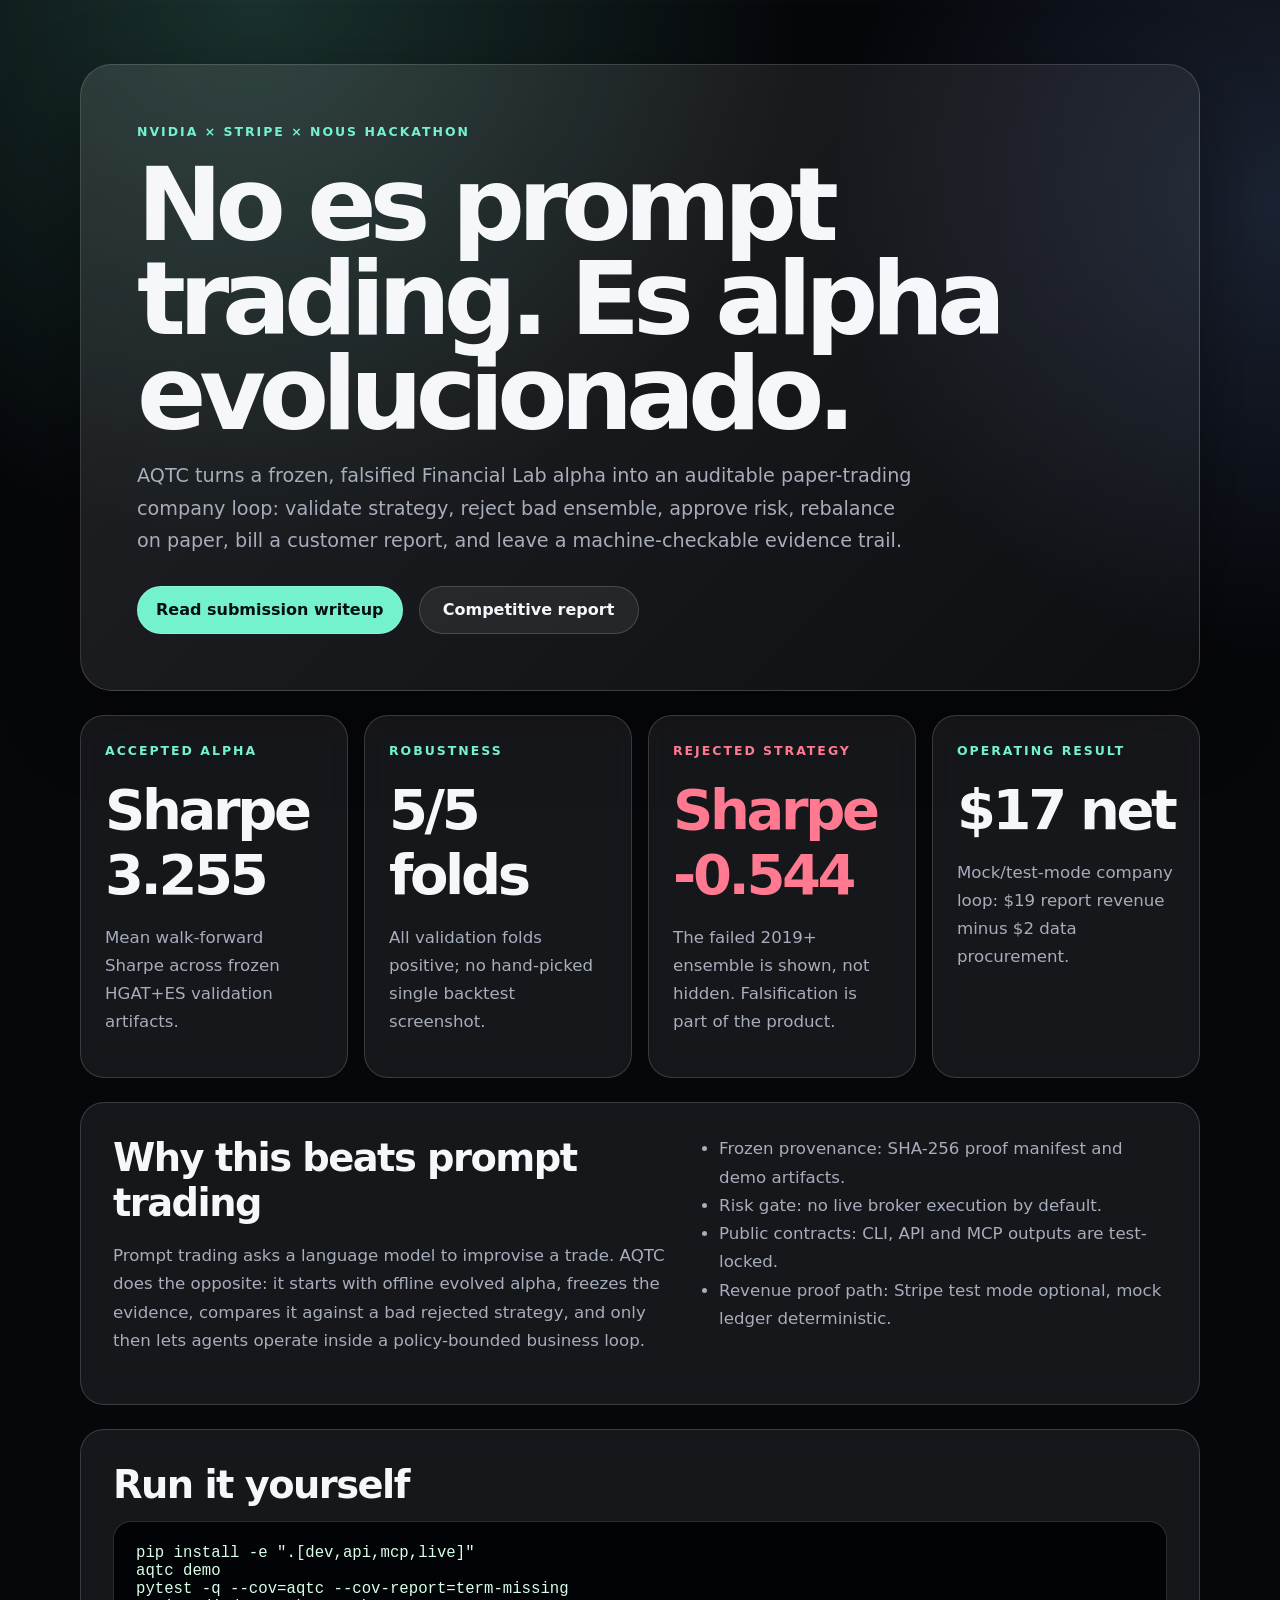
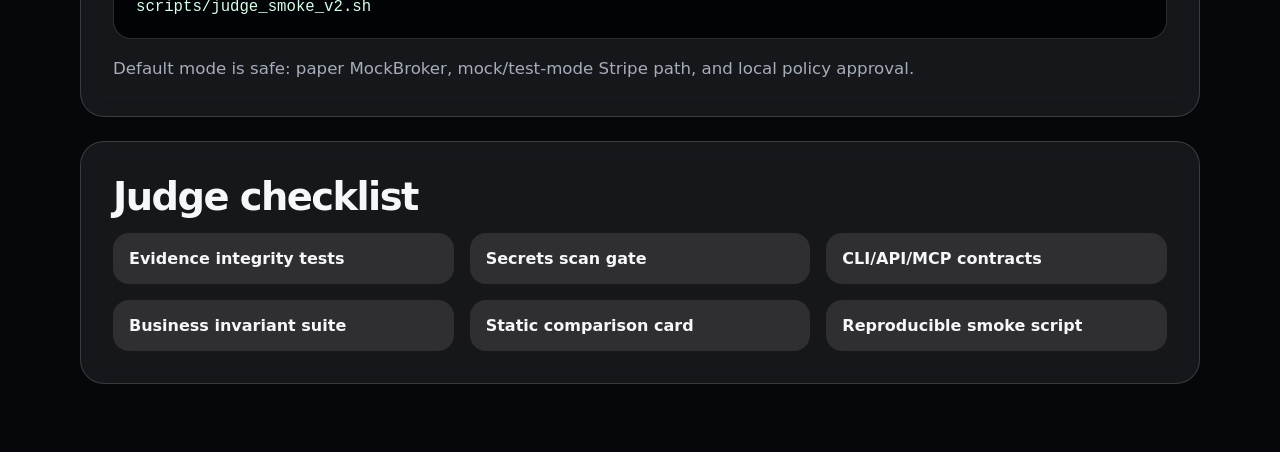
==== docs/landing/index.html @ d71c520a "feat(submission): add static landing and competition comparison" ====
<!doctype html>
<html lang="en">
<head>
  <meta charset="utf-8">
  <meta name="viewport" content="width=device-width, initial-scale=1">
  <title>AQTC — Autonomous Quant Company</title>
  <link rel="stylesheet" href="style.css">
</head>
<body>
  <main class="page-shell">
    <section class="hero">
      <p class="eyebrow">NVIDIA × Stripe × Nous Hackathon</p>
      <h1>No es prompt trading. Es alpha evolucionado.</h1>
      <p class="lede">
        AQTC turns a frozen, falsified Financial Lab alpha into an auditable paper-trading
        company loop: validate strategy, reject bad ensemble, approve risk, rebalance on paper,
        bill a customer report, and leave a machine-checkable evidence trail.
      </p>
      <div class="hero-actions">
        <a class="button primary" href="../SUBMISSION_WRITEUP.md">Read submission writeup</a>
        <a class="button secondary" href="../COMPETITIVE_REPORT_AND_BRAINSTORM.md">Competitive report</a>
      </div>
    </section>

    <section class="metrics" aria-label="AQTC evidence metrics">
      <article class="metric-card">
        <span class="label">Accepted alpha</span>
        <strong>Sharpe 3.255</strong>
        <p>Mean walk-forward Sharpe across frozen HGAT+ES validation artifacts.</p>
      </article>
      <article class="metric-card">
        <span class="label">Robustness</span>
        <strong>5/5 folds</strong>
        <p>All validation folds positive; no hand-picked single backtest screenshot.</p>
      </article>
      <article class="metric-card danger">
        <span class="label">Rejected strategy</span>
        <strong>Sharpe -0.544</strong>
        <p>The failed 2019+ ensemble is shown, not hidden. Falsification is part of the product.</p>
      </article>
      <article class="metric-card">
        <span class="label">Operating result</span>
        <strong>$17 net</strong>
        <p>Mock/test-mode company loop: $19 report revenue minus $2 data procurement.</p>
      </article>
    </section>

    <section class="panel two-col">
      <div>
        <h2>Why this beats prompt trading</h2>
        <p>
          Prompt trading asks a language model to improvise a trade. AQTC does the opposite:
          it starts with offline evolved alpha, freezes the evidence, compares it against a bad
          rejected strategy, and only then lets agents operate inside a policy-bounded business loop.
        </p>
      </div>
      <ul class="check-list">
        <li>Frozen provenance: SHA-256 proof manifest and demo artifacts.</li>
        <li>Risk gate: no live broker execution by default.</li>
        <li>Public contracts: CLI, API and MCP outputs are test-locked.</li>
        <li>Revenue proof path: Stripe test mode optional, mock ledger deterministic.</li>
      </ul>
    </section>

    <section class="panel">
      <h2>Run it yourself</h2>
      <pre><code>pip install -e ".[dev,api,mcp,live]"
aqtc demo
pytest -q --cov=aqtc --cov-report=term-missing
scripts/judge_smoke_v2.sh</code></pre>
      <p class="note">
        Default mode is safe: paper MockBroker, mock/test-mode Stripe path, and local policy approval.
      </p>
    </section>

    <section class="panel">
      <h2>Judge checklist</h2>
      <div class="grid-list">
        <span>Evidence integrity tests</span>
        <span>Secrets scan gate</span>
        <span>CLI/API/MCP contracts</span>
        <span>Business invariant suite</span>
        <span>Static comparison card</span>
        <span>Reproducible smoke script</span>
      </div>
    </section>
  </main>
</body>
</html>
---- docs/landing/style.css ----
:root {
  color-scheme: dark;
  --bg: #06070b;
  --panel: rgba(255, 255, 255, 0.065);
  --panel-strong: rgba(255, 255, 255, 0.105);
  --text: #f6f7fb;
  --muted: #a6adbb;
  --line: rgba(255, 255, 255, 0.16);
  --accent: #74f2ce;
  --accent-2: #8ab4ff;
  --danger: #ff7a90;
  font-family:
    Inter, ui-sans-serif, system-ui, -apple-system, BlinkMacSystemFont, "Segoe UI", sans-serif;
}

* {
  box-sizing: border-box;
}

body {
  margin: 0;
  min-height: 100vh;
  background:
    radial-gradient(circle at 20% 0%, rgba(116, 242, 206, 0.18), transparent 34rem),
    radial-gradient(circle at 100% 10%, rgba(138, 180, 255, 0.16), transparent 28rem),
    var(--bg);
  color: var(--text);
}

.page-shell {
  width: min(1120px, calc(100% - 32px));
  margin: 0 auto;
  padding: 64px 0;
}

.hero {
  padding: 56px;
  border: 1px solid var(--line);
  border-radius: 32px;
  background: linear-gradient(135deg, rgba(255,255,255,0.11), rgba(255,255,255,0.035));
  box-shadow: 0 28px 80px rgba(0, 0, 0, 0.35);
}

.eyebrow,
.label {
  margin: 0;
  color: var(--accent);
  text-transform: uppercase;
  letter-spacing: 0.16em;
  font-size: 0.78rem;
  font-weight: 800;
}

h1 {
  max-width: 880px;
  margin: 16px 0;
  font-size: clamp(3rem, 8vw, 6.8rem);
  line-height: 0.92;
  letter-spacing: -0.07em;
}

h2 {
  margin: 0 0 14px;
  font-size: clamp(1.6rem, 3vw, 2.4rem);
  letter-spacing: -0.04em;
}

.lede,
p,
li {
  color: var(--muted);
  font-size: 1.04rem;
  line-height: 1.7;
}

.lede {
  max-width: 780px;
  font-size: 1.2rem;
}

.hero-actions,
.metrics,
.two-col,
.grid-list {
  display: grid;
  gap: 16px;
}

.hero-actions {
  grid-template-columns: repeat(auto-fit, minmax(220px, max-content));
  margin-top: 28px;
}

.button {
  display: inline-flex;
  align-items: center;
  justify-content: center;
  min-height: 48px;
  padding: 0 18px;
  border-radius: 999px;
  color: var(--text);
  text-decoration: none;
  border: 1px solid var(--line);
  font-weight: 750;
}

.button.primary {
  background: var(--accent);
  color: #06110f;
}

.button.secondary {
  background: rgba(255, 255, 255, 0.07);
}

.metrics {
  grid-template-columns: repeat(4, minmax(0, 1fr));
  margin: 24px 0;
}

.metric-card,
.panel {
  border: 1px solid var(--line);
  border-radius: 24px;
  background: var(--panel);
  backdrop-filter: blur(12px);
}

.metric-card {
  min-height: 218px;
  padding: 24px;
}

.metric-card strong {
  display: block;
  margin: 18px 0 12px;
  font-size: clamp(2rem, 5vw, 3.5rem);
  letter-spacing: -0.06em;
}

.metric-card.danger .label,
.metric-card.danger strong {
  color: var(--danger);
}

.panel {
  margin-top: 24px;
  padding: 32px;
}

.two-col {
  grid-template-columns: minmax(0, 1.1fr) minmax(280px, 0.9fr);
}

.check-list {
  margin: 0;
  padding-left: 1.2rem;
}

pre {
  overflow-x: auto;
  padding: 22px;
  border-radius: 18px;
  border: 1px solid var(--line);
  background: #020307;
}

code {
  color: #d9ffe9;
  font-size: 0.98rem;
}

.note {
  margin-bottom: 0;
}

.grid-list {
  grid-template-columns: repeat(3, minmax(0, 1fr));
}

.grid-list span {
  padding: 16px;
  border-radius: 16px;
  background: var(--panel-strong);
  color: var(--text);
  font-weight: 700;
}

@media (max-width: 860px) {
  .hero {
    padding: 32px;
  }

  .metrics,
  .two-col,
  .grid-list {
    grid-template-columns: 1fr;
  }
}
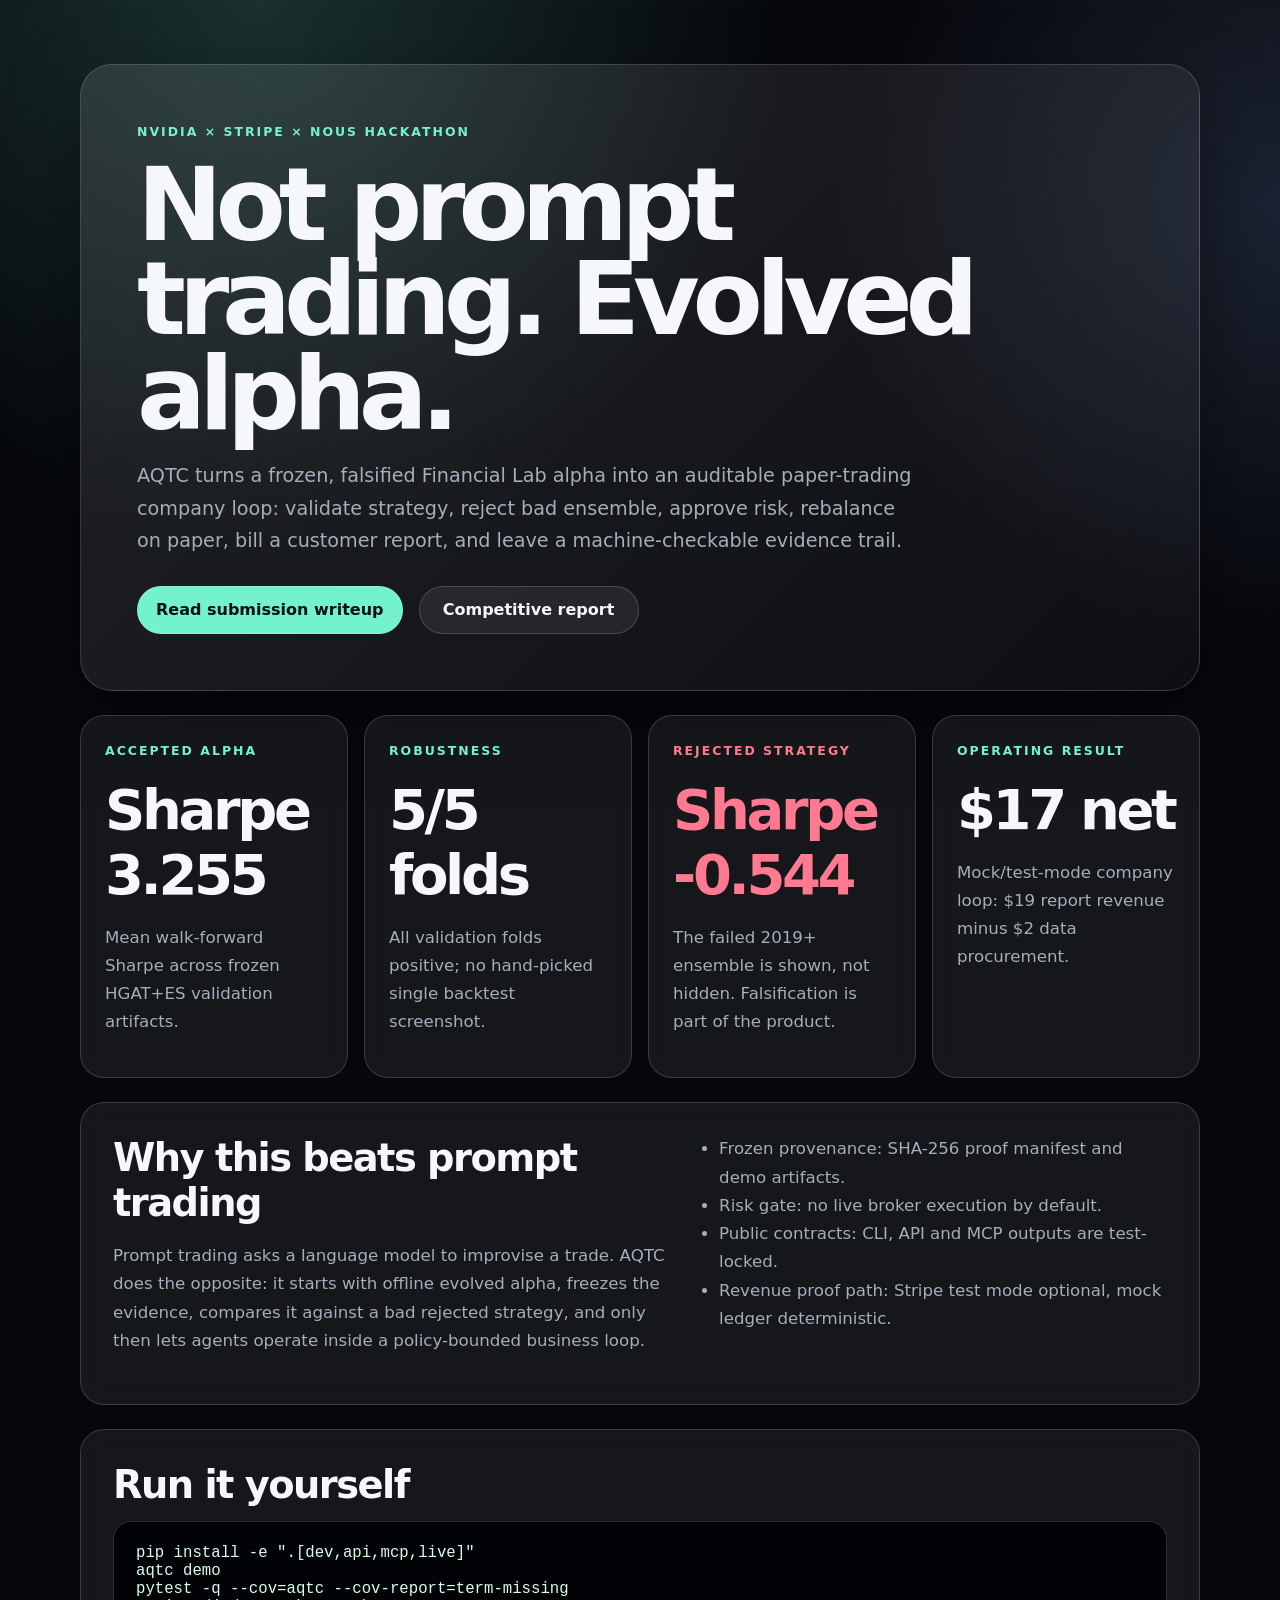
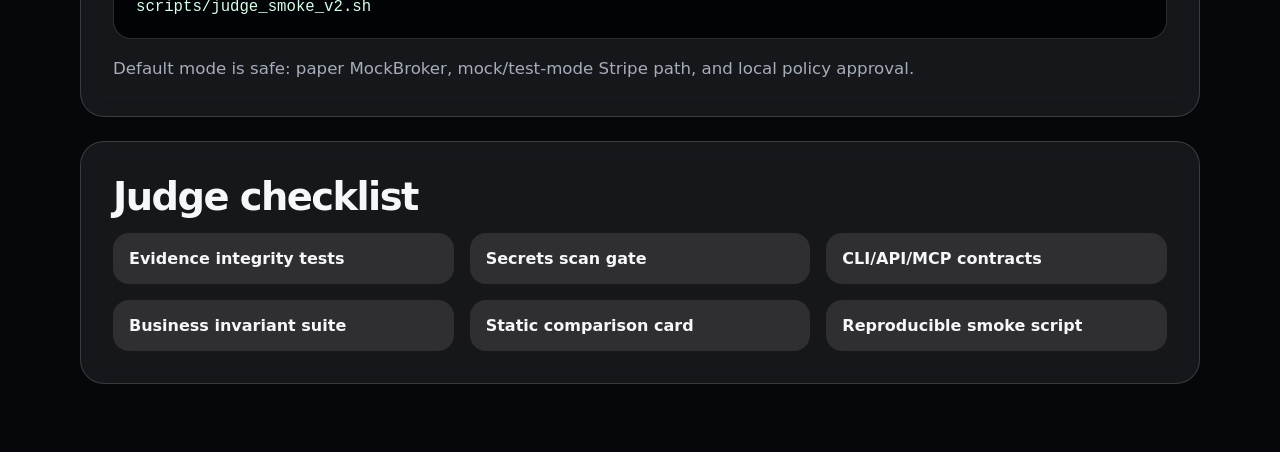
==== commit c2288be6: "fix(submission): close adversarial-audit blocker + majors - ruff format docs/demo-video/scripts/rend" ====
--- a/docs/landing/index.html
+++ b/docs/landing/index.html
@@ -10,7 +10,7 @@
   <main class="page-shell">
     <section class="hero">
       <p class="eyebrow">NVIDIA × Stripe × Nous Hackathon</p>
-      <h1>No es prompt trading. Es alpha evolucionado.</h1>
+      <h1>Not prompt trading. Evolved alpha.</h1>
       <p class="lede">
         AQTC turns a frozen, falsified Financial Lab alpha into an auditable paper-trading
         company loop: validate strategy, reject bad ensemble, approve risk, rebalance on paper,
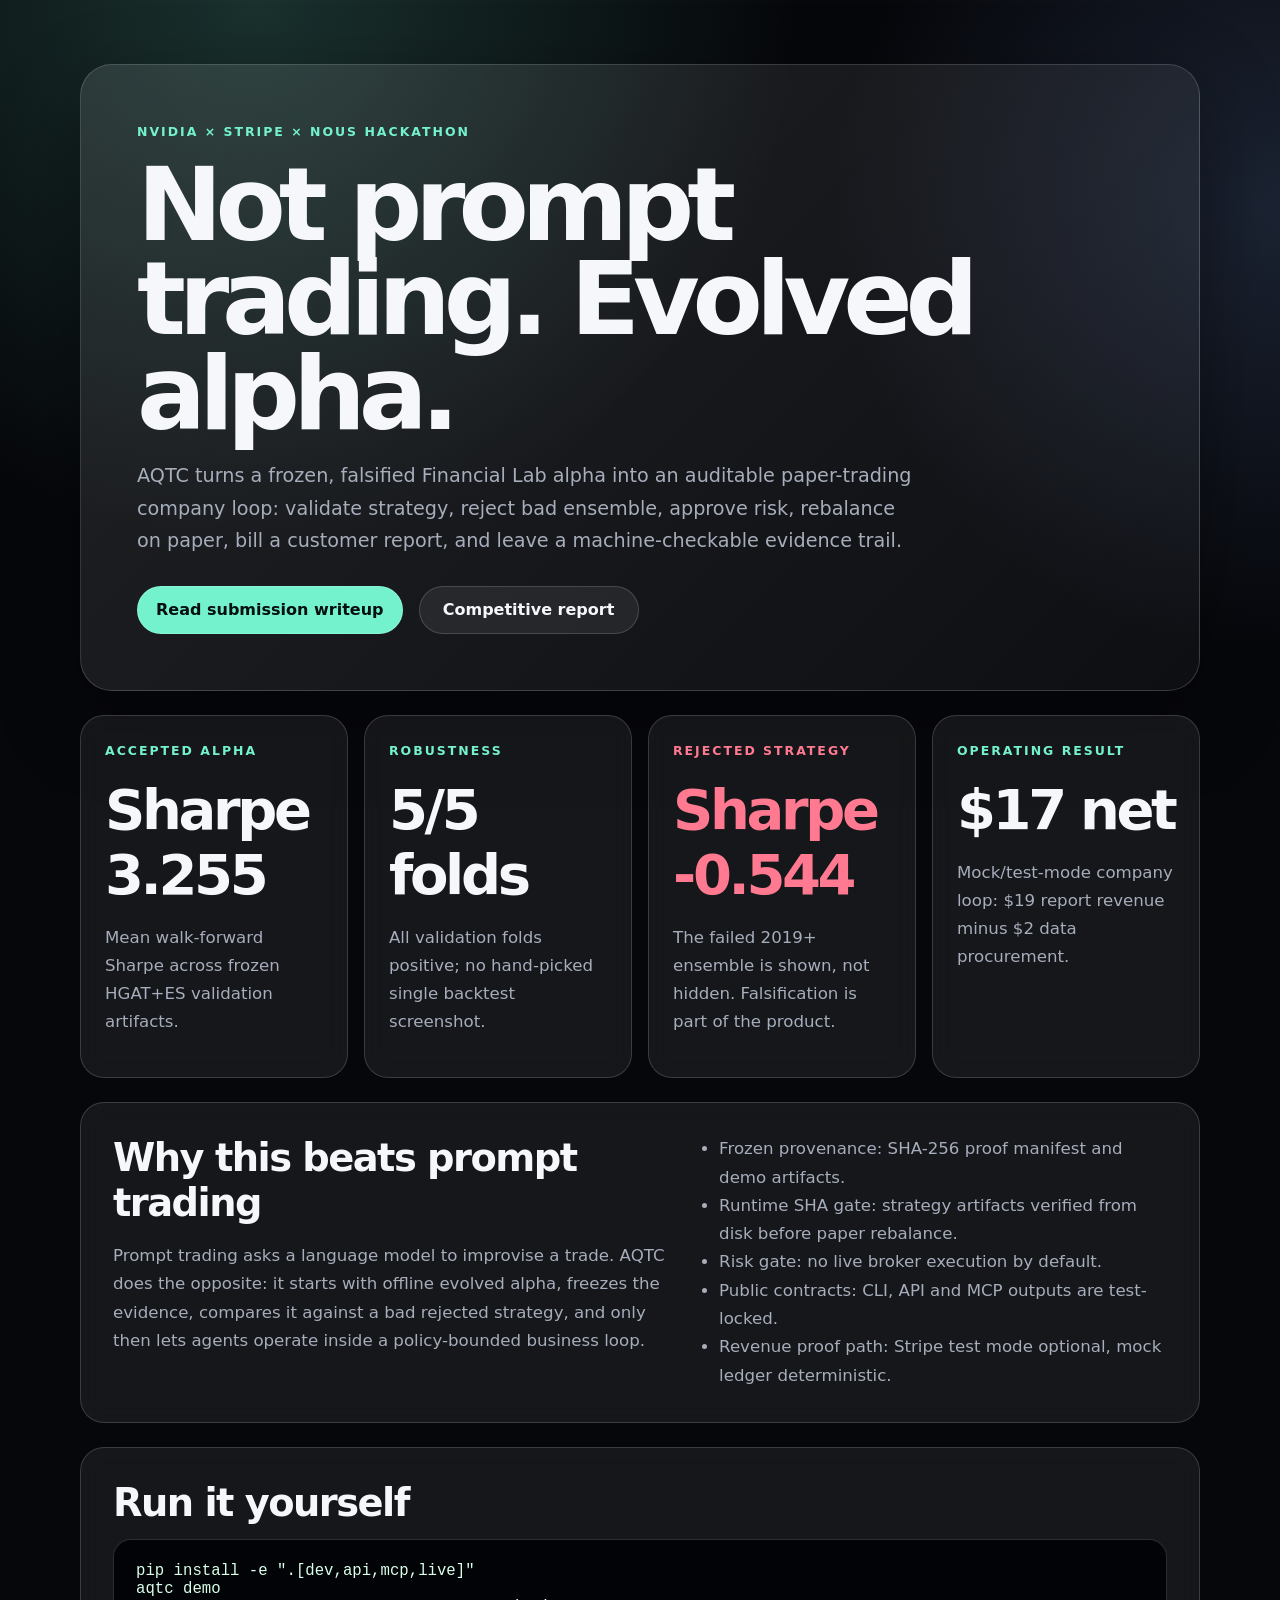
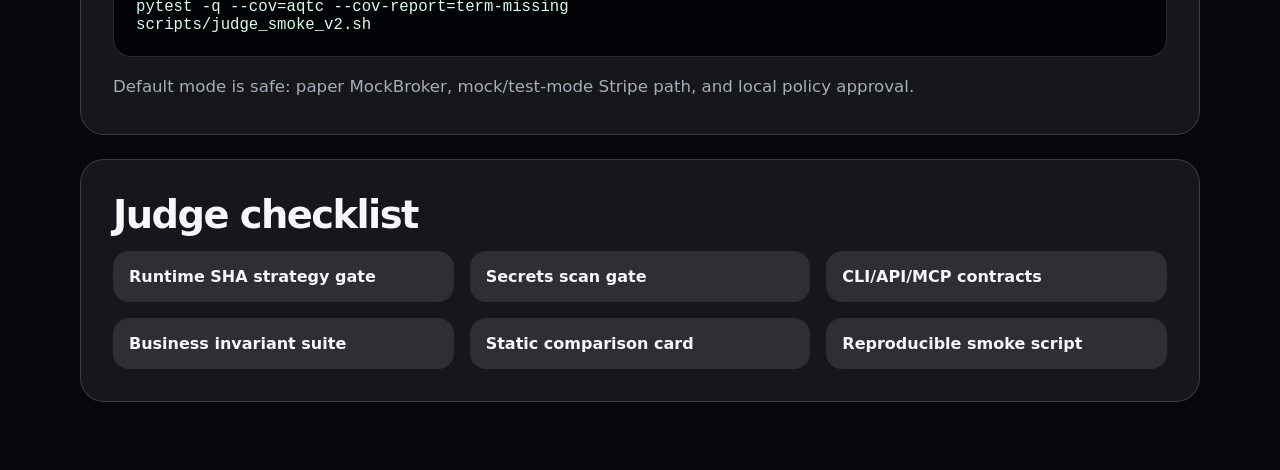
==== commit ab483e7b: "feat(integrity): verify strategy artifacts before paper rebalance" ====
--- a/docs/landing/index.html
+++ b/docs/landing/index.html
@@ -56,6 +56,7 @@
       </div>
       <ul class="check-list">
         <li>Frozen provenance: SHA-256 proof manifest and demo artifacts.</li>
+        <li>Runtime SHA gate: strategy artifacts verified from disk before paper rebalance.</li>
         <li>Risk gate: no live broker execution by default.</li>
         <li>Public contracts: CLI, API and MCP outputs are test-locked.</li>
         <li>Revenue proof path: Stripe test mode optional, mock ledger deterministic.</li>
@@ -76,7 +77,7 @@
     <section class="panel">
       <h2>Judge checklist</h2>
       <div class="grid-list">
-        <span>Evidence integrity tests</span>
+        <span>Runtime SHA strategy gate</span>
         <span>Secrets scan gate</span>
         <span>CLI/API/MCP contracts</span>
         <span>Business invariant suite</span>
